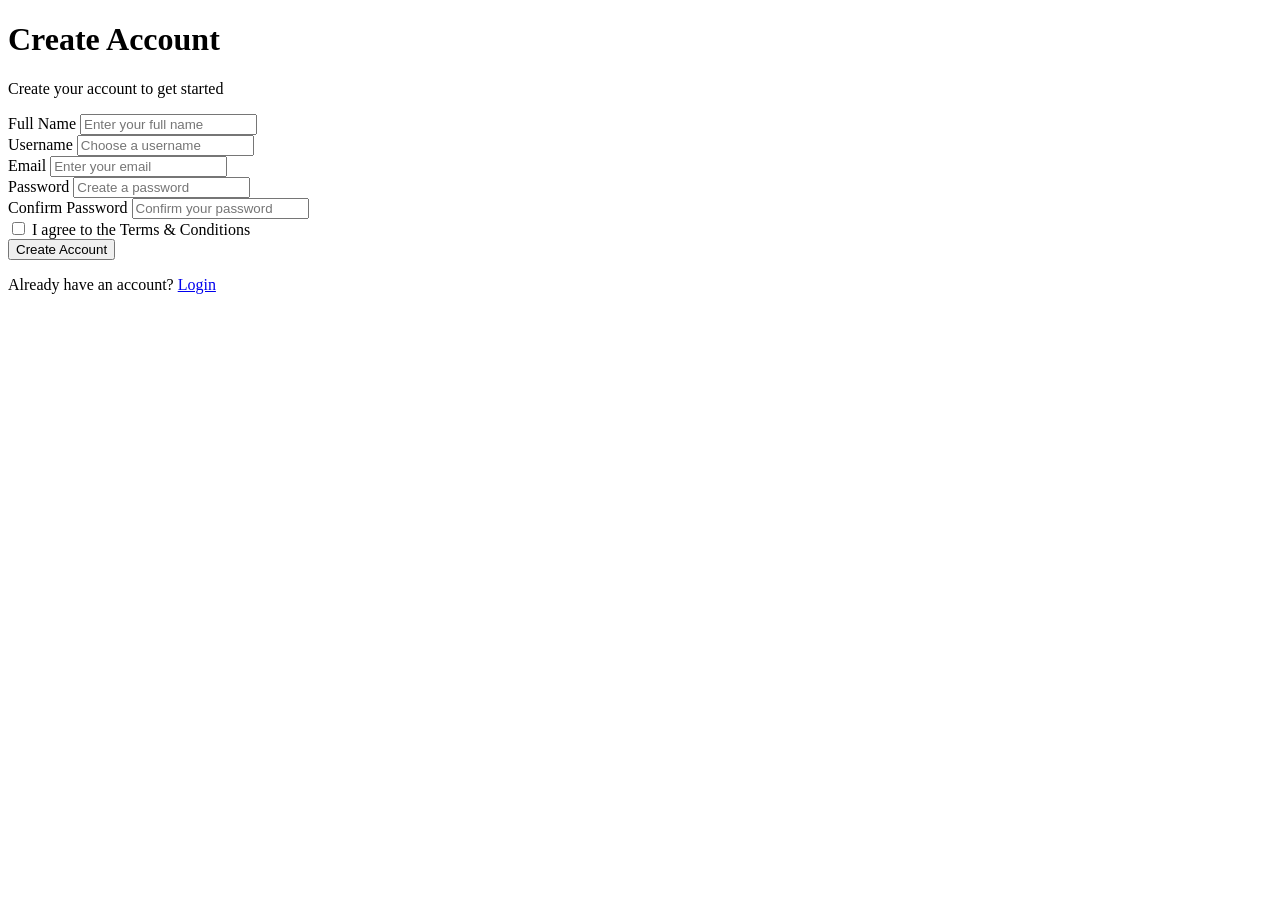
==== signup.html @ 03552236 "SignUp page Structure" ====
<!DOCTYPE html>
<html lang="en">
<head>
    <meta charset="UTF-8">
    <meta name="viewport" content="width=device-width, initial-scale=1.0">
    <title>Sign Up</title>

    <!-- Link CSS -->
    <link rel="stylesheet" href="signup.css">
</head>

<body>

    <div class="signup-container">

        <div class="signup-box">

            <h1>Create Account</h1>
            <p class="subtitle">Create your account to get started</p>

            <form>

                <!-- Full Name -->
                <div class="input-group">
                    <label for="fullname">Full Name</label>
                    <input 
                        type="text" 
                        id="fullname"
                        placeholder="Enter your full name"
                        required
                    >
                </div>

                <!-- Username -->
                <div class="input-group">
                    <label for="username">Username</label>
                    <input 
                        type="text" 
                        id="username"
                        placeholder="Choose a username"
                        required
                    >
                </div>

                <!-- Email -->
                <div class="input-group">
                    <label for="email">Email</label>
                    <input 
                        type="email" 
                        id="email"
                        placeholder="Enter your email"
                        required
                    >
                </div>

                <!-- Password -->
                <div class="input-group">
                    <label for="password">Password</label>
                    <input 
                        type="password" 
                        id="password"
                        placeholder="Create a password"
                        required
                    >
                </div>

                <!-- Confirm Password -->
                <div class="input-group">
                    <label for="confirm-password">Confirm Password</label>
                    <input 
                        type="password" 
                        id="confirm-password"
                        placeholder="Confirm your password"
                        required
                    >
                </div>

                <!-- Terms and Conditions -->
                <div class="terms">
                    <label>
                        <input type="checkbox" required>
                        I agree to the Terms & Conditions
                    </label>
                </div>

                <!-- Create Account Button -->
                <button type="submit">Create Account</button>

                <!-- Login Link -->
                <p class="login-link">
                    Already have an account?
                    <a href="index.html">Login</a>
                </p>

            </form>

        </div>

    </div>

</body>
</html>
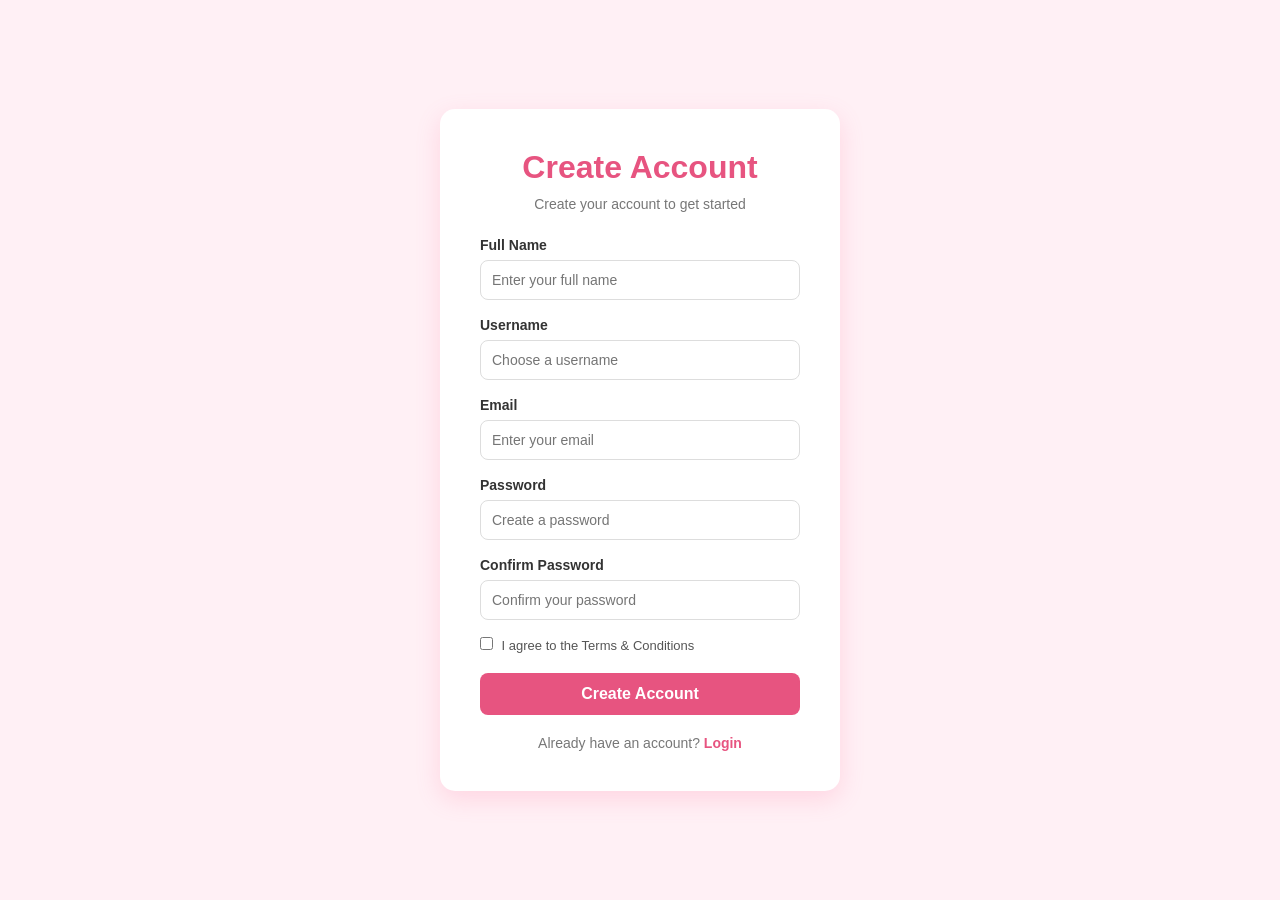
==== commit 151fa515: "Modified" ====
--- a/signup.html
+++ b/signup.html
@@ -5,7 +5,7 @@
     <meta name="viewport" content="width=device-width, initial-scale=1.0">
     <title>Sign Up</title>
 
-    <!-- Link CSS -->
+   
     <link rel="stylesheet" href="signup.css">
 </head>
 
@@ -20,7 +20,7 @@
 
             <form>
 
-                <!-- Full Name -->
+                
                 <div class="input-group">
                     <label for="fullname">Full Name</label>
                     <input 
@@ -31,7 +31,7 @@
                     >
                 </div>
 
-                <!-- Username -->
+                
                 <div class="input-group">
                     <label for="username">Username</label>
                     <input 
@@ -42,7 +42,7 @@
                     >
                 </div>
 
-                <!-- Email -->
+             
                 <div class="input-group">
                     <label for="email">Email</label>
                     <input 
@@ -53,7 +53,7 @@
                     >
                 </div>
 
-                <!-- Password -->
+            
                 <div class="input-group">
                     <label for="password">Password</label>
                     <input 
@@ -64,7 +64,6 @@
                     >
                 </div>
 
-                <!-- Confirm Password -->
                 <div class="input-group">
                     <label for="confirm-password">Confirm Password</label>
                     <input 
@@ -75,7 +74,7 @@
                     >
                 </div>
 
-                <!-- Terms and Conditions -->
+                
                 <div class="terms">
                     <label>
                         <input type="checkbox" required>
@@ -83,10 +82,10 @@
                     </label>
                 </div>
 
-                <!-- Create Account Button -->
+              
                 <button type="submit">Create Account</button>
 
-                <!-- Login Link -->
+        
                 <p class="login-link">
                     Already have an account?
                     <a href="index.html">Login</a>
--- a/signup.css
+++ b/signup.css
@@ -0,0 +1,115 @@
+* {
+    margin: 0;
+    padding: 0;
+    box-sizing: border-box;
+}
+
+body {
+    font-family: Arial, sans-serif;
+    background-color: #fff0f5;
+}
+.signup-container {
+    min-height: 100vh;
+    display: flex;
+    justify-content: center;
+    align-items: center;
+    padding: 30px 15px;
+}
+.signup-box {
+    width: 400px;
+    padding: 40px;
+    background-color: white;
+    border-radius: 15px;
+    box-shadow: 0 8px 25px rgba(255, 105, 150, 0.2);
+}
+.signup-box h1 {
+    text-align: center;
+    color: #e75480;
+    margin-bottom: 10px;
+}
+.subtitle {
+    text-align: center;
+    color: #777;
+    font-size: 14px;
+    margin-bottom: 25px;
+}
+.input-group {
+    margin-bottom: 17px;
+}
+
+.input-group label {
+    display: block;
+    margin-bottom: 7px;
+    color: #333;
+    font-weight: bold;
+    font-size: 14px;
+}
+
+.input-group input {
+    width: 100%;
+    padding: 11px;
+    border: 1px solid #ddd;
+    border-radius: 8px;
+    outline: none;
+    font-size: 14px;
+}
+
+.input-group input:focus {
+    border-color: #e75480;
+    box-shadow: 0 0 5px rgba(231, 84, 128, 0.2);
+}
+
+.terms {
+    margin: 10px 0 20px;
+    font-size: 13px;
+    color: #555;
+}
+
+.terms input {
+    margin-right: 5px;
+    accent-color: #e75480;
+}
+
+button {
+    width: 100%;
+    padding: 12px;
+    background-color: #e75480;
+    color: white;
+    border: none;
+    border-radius: 8px;
+    font-size: 16px;
+    font-weight: bold;
+    cursor: pointer;
+}
+
+button:hover {
+    background-color: #d9436f;
+}
+
+
+.login-link {
+    text-align: center;
+    margin-top: 20px;
+    color: #777;
+    font-size: 14px;
+}
+
+.login-link a {
+    color: #e75480;
+    text-decoration: none;
+    font-weight: bold;
+}
+
+.login-link a:hover {
+    text-decoration: underline;
+}
+
+
+@media (max-width: 450px) {
+
+    .signup-box {
+        width: 100%;
+        padding: 30px 25px;
+    }
+
+}
